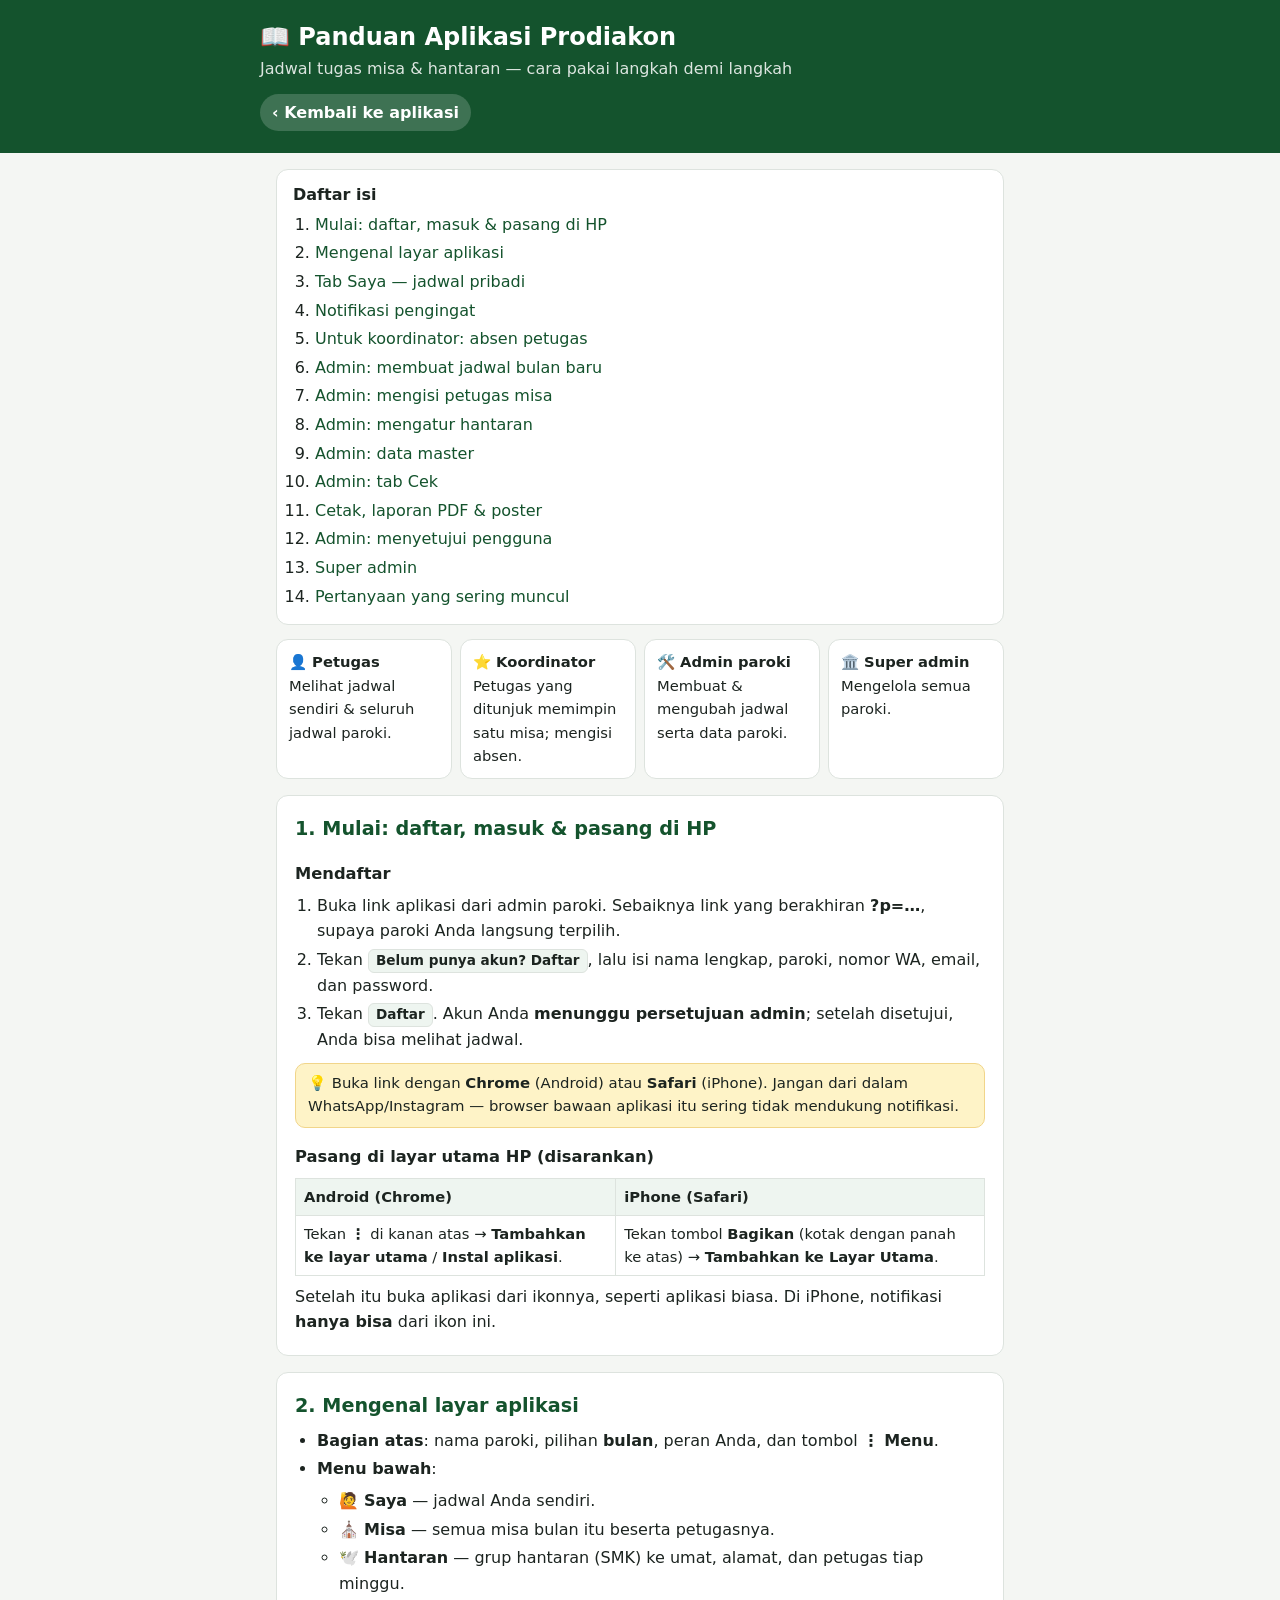
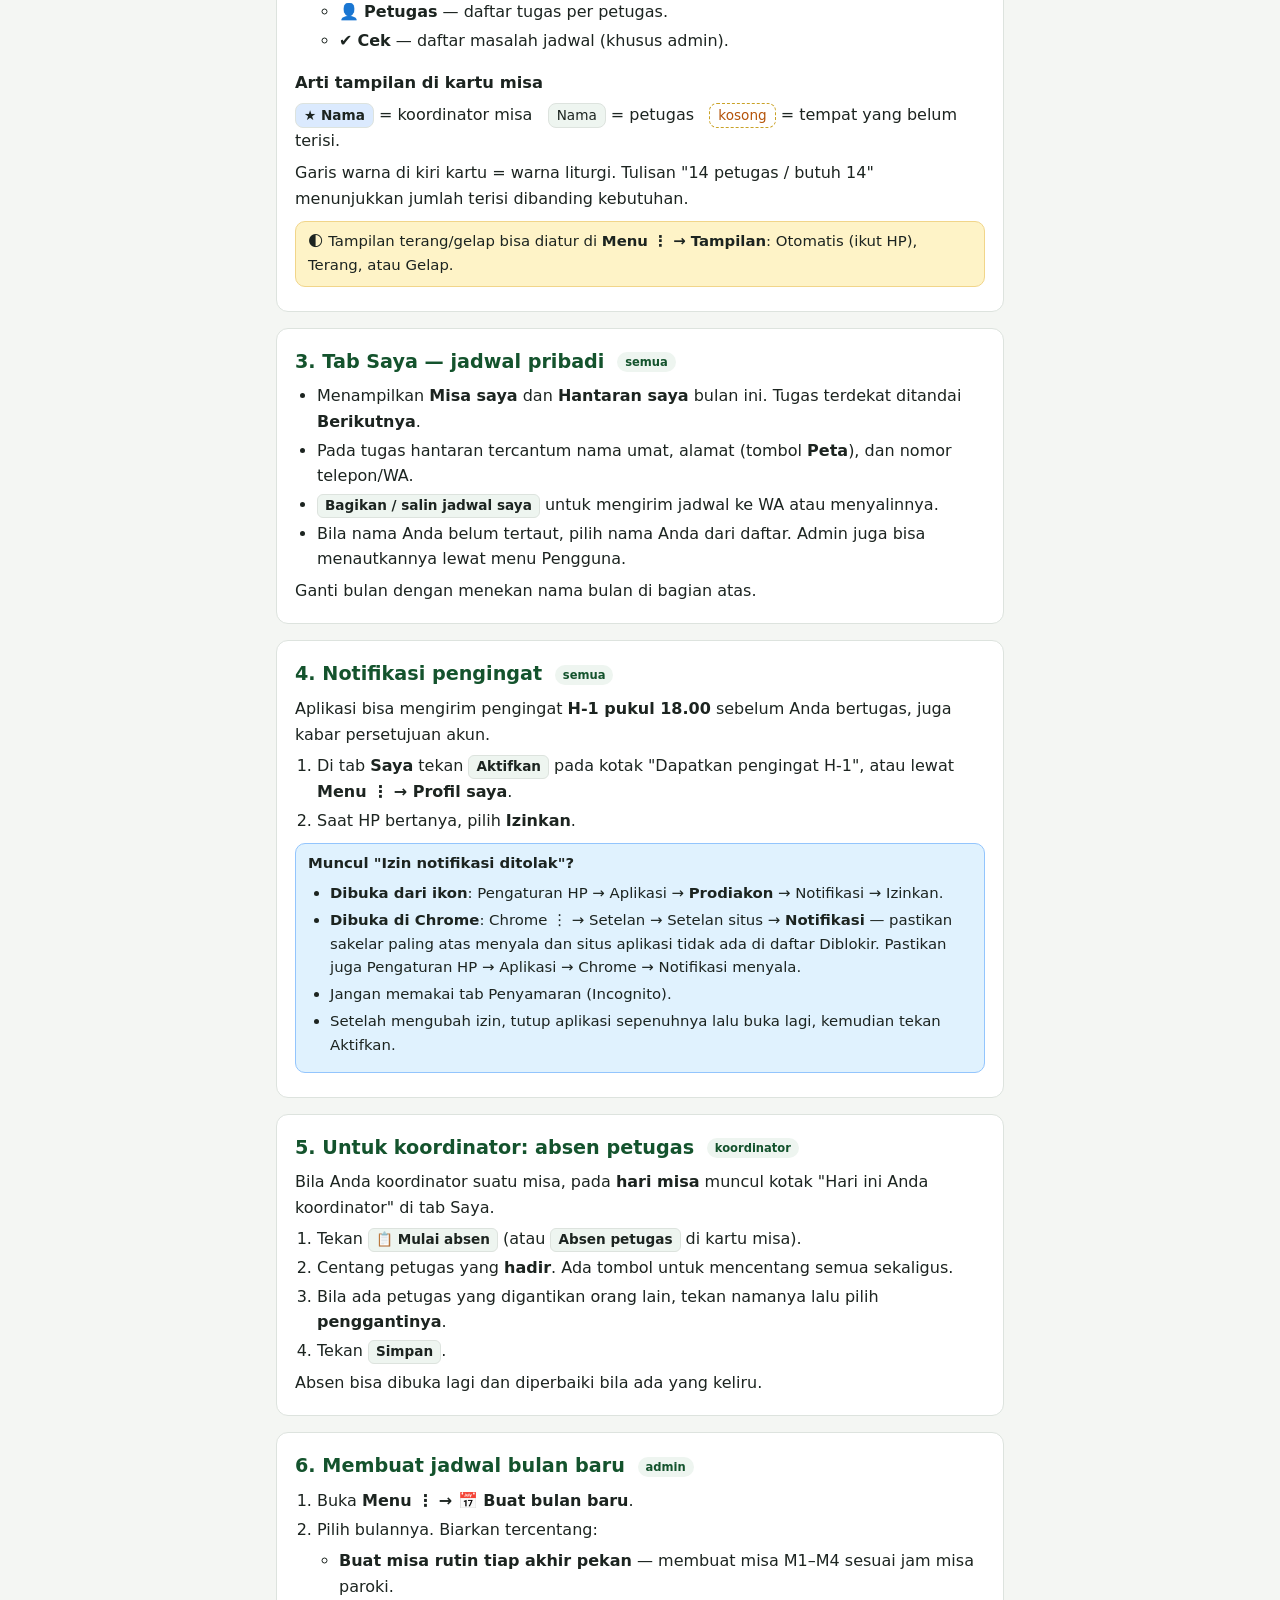
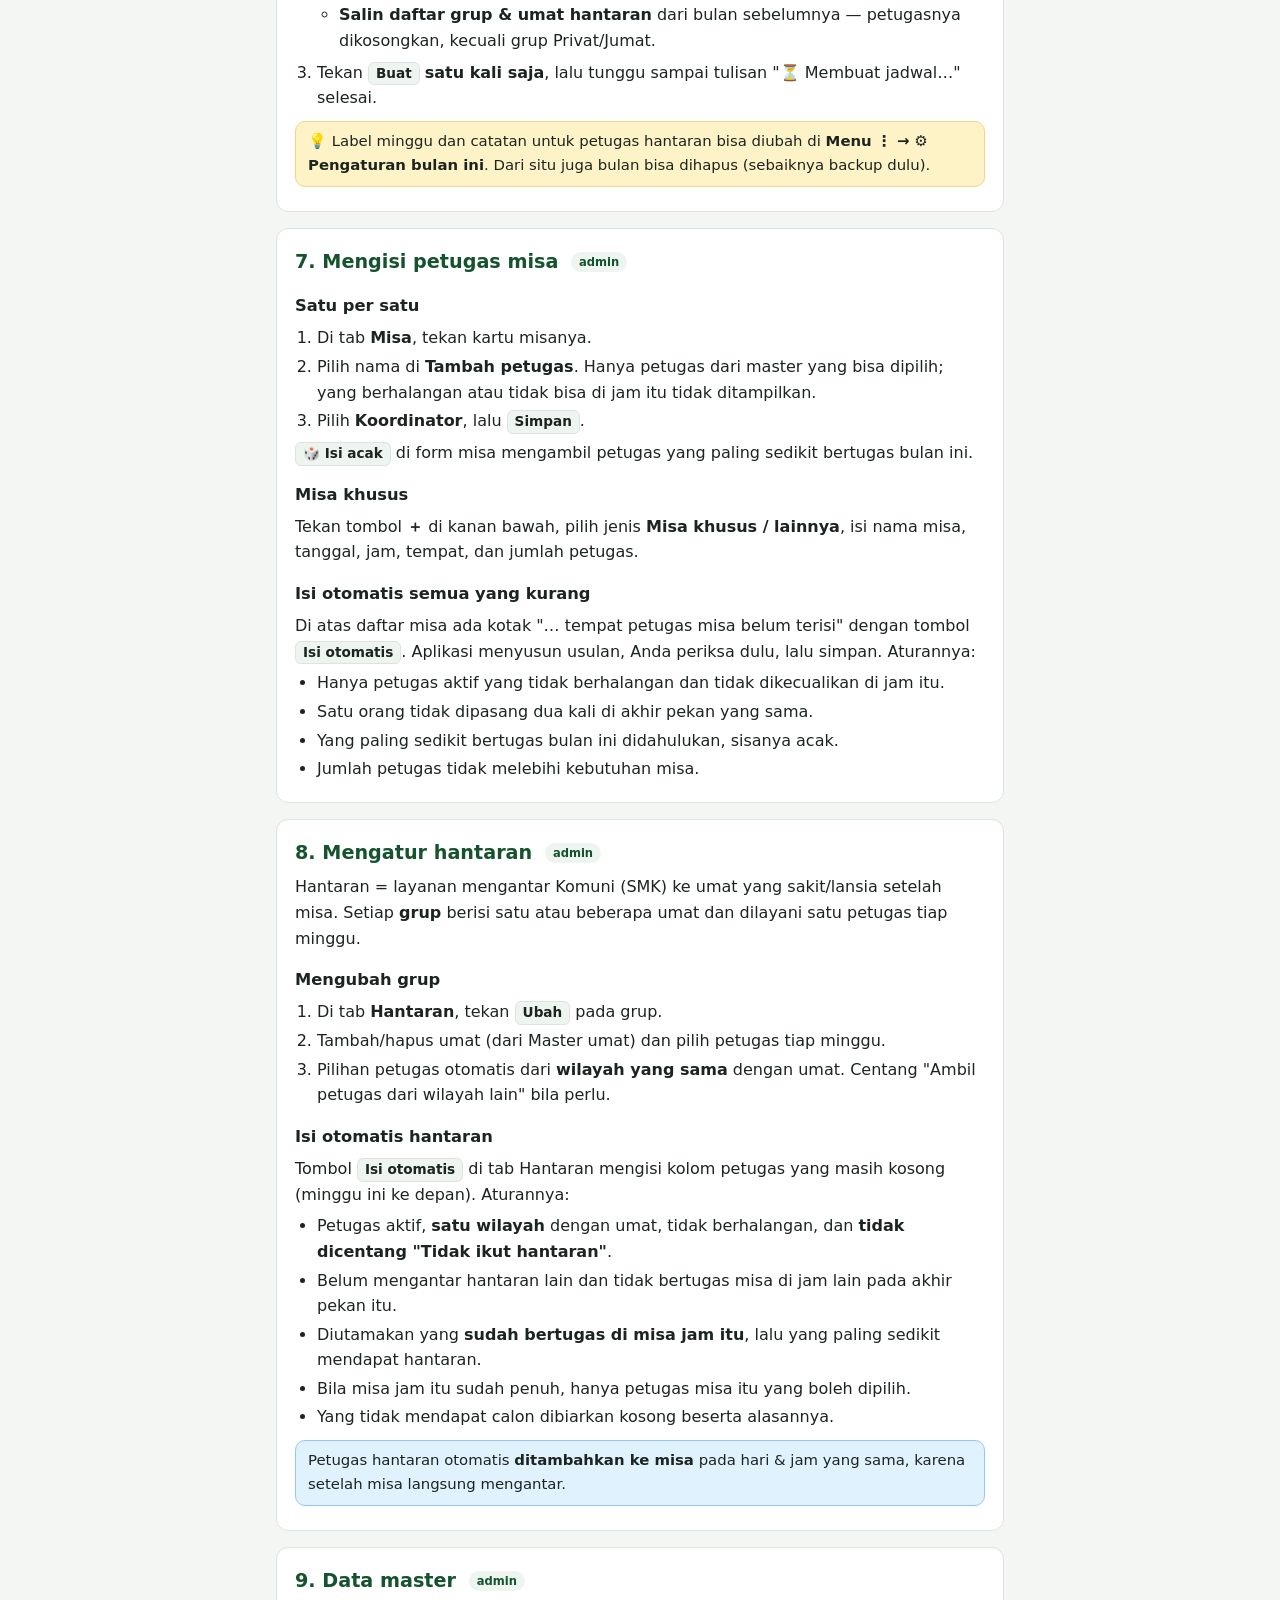
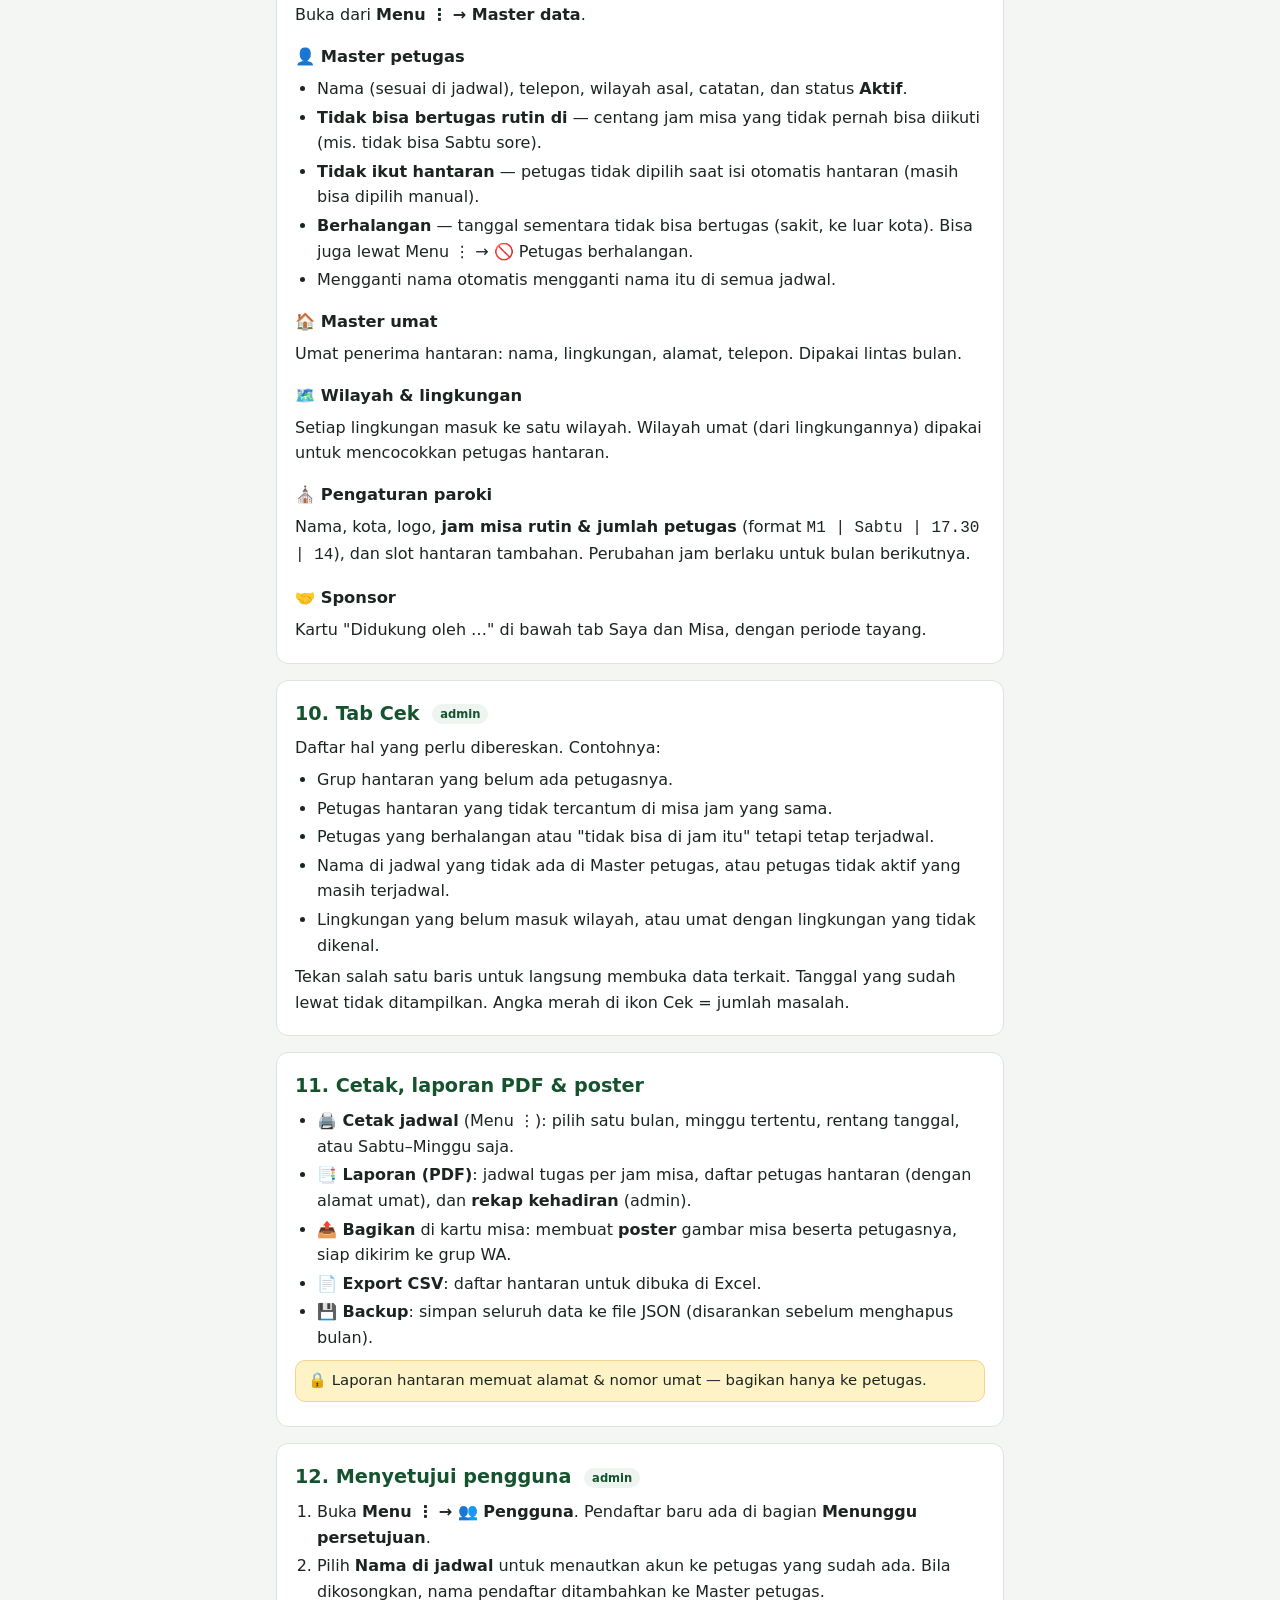
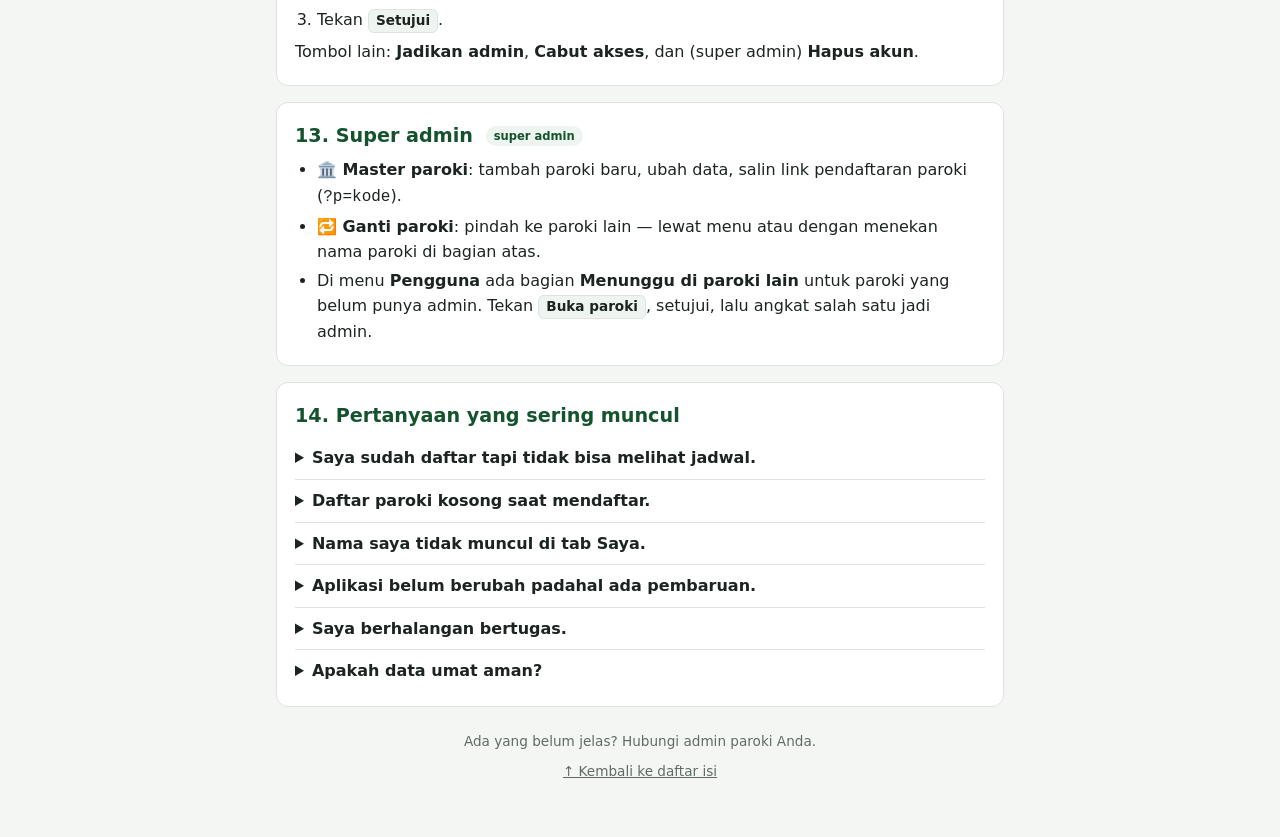
==== panduan.html @ 1d82d3f8 "Panduan aplikasi (panduan.html) + tautan di Menu & halaman login Co-Authored-By: Claude Opus 5.5 <no" ====
<!doctype html>
<html lang="id">
<head>
  <meta charset="utf-8">
  <meta name="viewport" content="width=device-width, initial-scale=1, viewport-fit=cover">
  <meta name="theme-color" content="#14532d">
  <meta name="color-scheme" content="light dark">
  <title>Panduan Aplikasi Prodiakon</title>
  <link rel="icon" href="icons/icon.svg" type="image/svg+xml">
  <style>
    :root {
      --bg: #f4f6f3; --card: #fff; --ink: #1c2420; --muted: #5f6b64; --line: #dde3de;
      --brand: #14532d; --brand-ink: #14532d; --soft: #eef5f0; --tip: #fef3c7; --tip-line: #f1d58a;
      --note: #e0f2fe; --note-line: #93c5fd; --koor: #dbeafe;
      color-scheme: light dark;
    }
    @media (prefers-color-scheme: dark) {
      :root {
        --bg: #0f1412; --card: #1a211d; --ink: #e6ece8; --muted: #9ba8a0; --line: #2f3a34;
        --brand: #166534; --brand-ink: #4ade80; --soft: #1f2a24; --tip: #352d1a; --tip-line: #8a6420;
        --note: #12324a; --note-line: #2c5d85; --koor: #1d3557;
      }
    }
    * { box-sizing: border-box; }
    html { scroll-behavior: smooth; scroll-padding-top: 12px; }
    body { margin: 0; background: var(--bg); color: var(--ink); font: 16px/1.6 system-ui, -apple-system, "Segoe UI", Roboto, sans-serif; }
    header { background: var(--brand); color: #fff; padding: calc(env(safe-area-inset-top) + 22px) 16px 22px; }
    header .in, main { max-width: 760px; margin: 0 auto; }
    header h1 { margin: 0 0 4px; font-size: 1.5rem; line-height: 1.25; }
    header p { margin: 0; opacity: .85; }
    header a.back { display: inline-block; margin-top: 12px; color: #fff; font-weight: 600; text-decoration: none; padding: 6px 12px; border-radius: 99px; background: rgba(255,255,255,.18); }
    main { padding: 16px 16px 60px; }
    nav.toc { background: var(--card); border: 1px solid var(--line); border-radius: 12px; padding: 12px 16px; }
    nav.toc b { display: block; margin-bottom: 4px; }
    nav.toc ol { margin: 0; padding-left: 22px; }
    nav.toc a { color: var(--brand-ink); text-decoration: none; }
    nav.toc a:hover { text-decoration: underline; }
    .roles { display: grid; grid-template-columns: repeat(auto-fit, minmax(160px, 1fr)); gap: 8px; margin: 14px 0 0; }
    .role { background: var(--card); border: 1px solid var(--line); border-radius: 12px; padding: 10px 12px; font-size: .92rem; }
    .role b { display: block; }
    section { background: var(--card); border: 1px solid var(--line); border-radius: 12px; padding: 4px 18px 14px; margin-top: 16px; }
    h2 { font-size: 1.2rem; margin: 14px 0 6px; color: var(--brand-ink); }
    h3 { font-size: 1.02rem; margin: 16px 0 4px; }
    p { margin: 6px 0; }
    ol, ul { padding-left: 22px; margin: 6px 0; }
    li { margin: 3px 0; }
    .who { display: inline-block; font-size: .72rem; font-weight: 700; padding: 1px 8px; border-radius: 99px; background: var(--soft); color: var(--brand-ink); vertical-align: middle; margin-left: 6px; }
    .btn { display: inline-block; font-size: .85em; font-weight: 700; padding: 0 7px; border-radius: 6px; border: 1px solid var(--line); background: var(--soft); white-space: nowrap; }
    .tip, .note { border-radius: 10px; padding: 8px 12px; margin: 10px 0; font-size: .93rem; }
    .tip { background: var(--tip); border: 1px solid var(--tip-line); }
    .note { background: var(--note); border: 1px solid var(--note-line); }
    .chipdemo { display: inline-block; font-size: .85rem; padding: 1px 8px; border-radius: 8px; background: var(--soft); border: 1px solid var(--line); }
    .chipdemo.k { background: var(--koor); font-weight: 700; }
    .chipdemo.e { background: transparent; border: 1px dashed #c9a227; color: #b45309; }
    table { border-collapse: collapse; width: 100%; font-size: .92rem; margin: 8px 0; }
    th, td { border: 1px solid var(--line); padding: 6px 8px; text-align: left; vertical-align: top; }
    th { background: var(--soft); }
    details { border-top: 1px solid var(--line); padding: 8px 0; }
    details:first-of-type { border-top: 0; }
    summary { cursor: pointer; font-weight: 600; }
    footer { text-align: center; color: var(--muted); font-size: .85rem; margin-top: 24px; }
    a.top { display: inline-block; margin-top: 8px; font-size: .85rem; color: var(--muted); }
  </style>
</head>
<body>
  <header>
    <div class="in">
      <h1>📖 Panduan Aplikasi Prodiakon</h1>
      <p>Jadwal tugas misa &amp; hantaran — cara pakai langkah demi langkah</p>
      <a class="back" href="./">‹ Kembali ke aplikasi</a>
    </div>
  </header>

  <main>
    <nav class="toc" id="isi">
      <b>Daftar isi</b>
      <ol>
        <li><a href="#mulai">Mulai: daftar, masuk &amp; pasang di HP</a></li>
        <li><a href="#layar">Mengenal layar aplikasi</a></li>
        <li><a href="#saya">Tab Saya — jadwal pribadi</a></li>
        <li><a href="#notif">Notifikasi pengingat</a></li>
        <li><a href="#koor">Untuk koordinator: absen petugas</a></li>
        <li><a href="#bulan">Admin: membuat jadwal bulan baru</a></li>
        <li><a href="#misa">Admin: mengisi petugas misa</a></li>
        <li><a href="#hantaran">Admin: mengatur hantaran</a></li>
        <li><a href="#master">Admin: data master</a></li>
        <li><a href="#cek">Admin: tab Cek</a></li>
        <li><a href="#cetak">Cetak, laporan PDF &amp; poster</a></li>
        <li><a href="#pengguna">Admin: menyetujui pengguna</a></li>
        <li><a href="#super">Super admin</a></li>
        <li><a href="#faq">Pertanyaan yang sering muncul</a></li>
      </ol>
    </nav>

    <div class="roles">
      <div class="role"><b>👤 Petugas</b>Melihat jadwal sendiri &amp; seluruh jadwal paroki.</div>
      <div class="role"><b>⭐ Koordinator</b>Petugas yang ditunjuk memimpin satu misa; mengisi absen.</div>
      <div class="role"><b>🛠️ Admin paroki</b>Membuat &amp; mengubah jadwal serta data paroki.</div>
      <div class="role"><b>🏛️ Super admin</b>Mengelola semua paroki.</div>
    </div>

    <section id="mulai">
      <h2>1. Mulai: daftar, masuk &amp; pasang di HP</h2>
      <h3>Mendaftar</h3>
      <ol>
        <li>Buka link aplikasi dari admin paroki. Sebaiknya link yang berakhiran <b>?p=…</b>, supaya paroki Anda langsung terpilih.</li>
        <li>Tekan <span class="btn">Belum punya akun? Daftar</span>, lalu isi nama lengkap, paroki, nomor WA, email, dan password.</li>
        <li>Tekan <span class="btn">Daftar</span>. Akun Anda <b>menunggu persetujuan admin</b>; setelah disetujui, Anda bisa melihat jadwal.</li>
      </ol>
      <div class="tip">💡 Buka link dengan <b>Chrome</b> (Android) atau <b>Safari</b> (iPhone). Jangan dari dalam WhatsApp/Instagram — browser bawaan aplikasi itu sering tidak mendukung notifikasi.</div>

      <h3>Pasang di layar utama HP (disarankan)</h3>
      <table>
        <tr><th>Android (Chrome)</th><th>iPhone (Safari)</th></tr>
        <tr>
          <td>Tekan <b>⋮</b> di kanan atas → <b>Tambahkan ke layar utama</b> / <b>Instal aplikasi</b>.</td>
          <td>Tekan tombol <b>Bagikan</b> (kotak dengan panah ke atas) → <b>Tambahkan ke Layar Utama</b>.</td>
        </tr>
      </table>
      <p>Setelah itu buka aplikasi dari ikonnya, seperti aplikasi biasa. Di iPhone, notifikasi <b>hanya bisa</b> dari ikon ini.</p>
    </section>

    <section id="layar">
      <h2>2. Mengenal layar aplikasi</h2>
      <ul>
        <li><b>Bagian atas</b>: nama paroki, pilihan <b>bulan</b>, peran Anda, dan tombol <b>⋮ Menu</b>.</li>
        <li><b>Menu bawah</b>:
          <ul>
            <li>🙋 <b>Saya</b> — jadwal Anda sendiri.</li>
            <li>⛪ <b>Misa</b> — semua misa bulan itu beserta petugasnya.</li>
            <li>🕊️ <b>Hantaran</b> — grup hantaran (SMK) ke umat, alamat, dan petugas tiap minggu.</li>
            <li>👤 <b>Petugas</b> — daftar tugas per petugas.</li>
            <li>✔️ <b>Cek</b> — daftar masalah jadwal (khusus admin).</li>
          </ul>
        </li>
      </ul>
      <h3>Arti tampilan di kartu misa</h3>
      <p><span class="chipdemo k">★ Nama</span> = koordinator misa &nbsp; <span class="chipdemo">Nama</span> = petugas &nbsp; <span class="chipdemo e">kosong</span> = tempat yang belum terisi.</p>
      <p>Garis warna di kiri kartu = warna liturgi. Tulisan "14 petugas / butuh 14" menunjukkan jumlah terisi dibanding kebutuhan.</p>
      <div class="tip">🌓 Tampilan terang/gelap bisa diatur di <b>Menu ⋮ → Tampilan</b>: Otomatis (ikut HP), Terang, atau Gelap.</div>
    </section>

    <section id="saya">
      <h2>3. Tab Saya — jadwal pribadi <span class="who">semua</span></h2>
      <ul>
        <li>Menampilkan <b>Misa saya</b> dan <b>Hantaran saya</b> bulan ini. Tugas terdekat ditandai <b>Berikutnya</b>.</li>
        <li>Pada tugas hantaran tercantum nama umat, alamat (tombol <b>Peta</b>), dan nomor telepon/WA.</li>
        <li><span class="btn">Bagikan / salin jadwal saya</span> untuk mengirim jadwal ke WA atau menyalinnya.</li>
        <li>Bila nama Anda belum tertaut, pilih nama Anda dari daftar. Admin juga bisa menautkannya lewat menu Pengguna.</li>
      </ul>
      <p>Ganti bulan dengan menekan nama bulan di bagian atas.</p>
    </section>

    <section id="notif">
      <h2>4. Notifikasi pengingat <span class="who">semua</span></h2>
      <p>Aplikasi bisa mengirim pengingat <b>H-1 pukul 18.00</b> sebelum Anda bertugas, juga kabar persetujuan akun.</p>
      <ol>
        <li>Di tab <b>Saya</b> tekan <span class="btn">Aktifkan</span> pada kotak "Dapatkan pengingat H-1", atau lewat <b>Menu ⋮ → Profil saya</b>.</li>
        <li>Saat HP bertanya, pilih <b>Izinkan</b>.</li>
      </ol>
      <div class="note"><b>Muncul "Izin notifikasi ditolak"?</b>
        <ul>
          <li><b>Dibuka dari ikon</b>: Pengaturan HP → Aplikasi → <b>Prodiakon</b> → Notifikasi → Izinkan.</li>
          <li><b>Dibuka di Chrome</b>: Chrome ⋮ → Setelan → Setelan situs → <b>Notifikasi</b> — pastikan sakelar paling atas menyala dan situs aplikasi tidak ada di daftar Diblokir. Pastikan juga Pengaturan HP → Aplikasi → Chrome → Notifikasi menyala.</li>
          <li>Jangan memakai tab Penyamaran (Incognito).</li>
          <li>Setelah mengubah izin, tutup aplikasi sepenuhnya lalu buka lagi, kemudian tekan Aktifkan.</li>
        </ul>
      </div>
    </section>

    <section id="koor">
      <h2>5. Untuk koordinator: absen petugas <span class="who">koordinator</span></h2>
      <p>Bila Anda koordinator suatu misa, pada <b>hari misa</b> muncul kotak "Hari ini Anda koordinator" di tab Saya.</p>
      <ol>
        <li>Tekan <span class="btn">📋 Mulai absen</span> (atau <span class="btn">Absen petugas</span> di kartu misa).</li>
        <li>Centang petugas yang <b>hadir</b>. Ada tombol untuk mencentang semua sekaligus.</li>
        <li>Bila ada petugas yang digantikan orang lain, tekan namanya lalu pilih <b>penggantinya</b>.</li>
        <li>Tekan <span class="btn">Simpan</span>.</li>
      </ol>
      <p>Absen bisa dibuka lagi dan diperbaiki bila ada yang keliru.</p>
    </section>

    <section id="bulan">
      <h2>6. Membuat jadwal bulan baru <span class="who">admin</span></h2>
      <ol>
        <li>Buka <b>Menu ⋮ → 📅 Buat bulan baru</b>.</li>
        <li>Pilih bulannya. Biarkan tercentang:
          <ul>
            <li><b>Buat misa rutin tiap akhir pekan</b> — membuat misa M1–M4 sesuai jam misa paroki.</li>
            <li><b>Salin daftar grup &amp; umat hantaran</b> dari bulan sebelumnya — petugasnya dikosongkan, kecuali grup Privat/Jumat.</li>
          </ul>
        </li>
        <li>Tekan <span class="btn">Buat</span> <b>satu kali saja</b>, lalu tunggu sampai tulisan "⏳ Membuat jadwal…" selesai.</li>
      </ol>
      <div class="tip">💡 Label minggu dan catatan untuk petugas hantaran bisa diubah di <b>Menu ⋮ → ⚙️ Pengaturan bulan ini</b>. Dari situ juga bulan bisa dihapus (sebaiknya backup dulu).</div>
    </section>

    <section id="misa">
      <h2>7. Mengisi petugas misa <span class="who">admin</span></h2>
      <h3>Satu per satu</h3>
      <ol>
        <li>Di tab <b>Misa</b>, tekan kartu misanya.</li>
        <li>Pilih nama di <b>Tambah petugas</b>. Hanya petugas dari master yang bisa dipilih; yang berhalangan atau tidak bisa di jam itu tidak ditampilkan.</li>
        <li>Pilih <b>Koordinator</b>, lalu <span class="btn">Simpan</span>.</li>
      </ol>
      <p><span class="btn">🎲 Isi acak</span> di form misa mengambil petugas yang paling sedikit bertugas bulan ini.</p>
      <h3>Misa khusus</h3>
      <p>Tekan tombol <b>＋</b> di kanan bawah, pilih jenis <b>Misa khusus / lainnya</b>, isi nama misa, tanggal, jam, tempat, dan jumlah petugas.</p>
      <h3>Isi otomatis semua yang kurang</h3>
      <p>Di atas daftar misa ada kotak "… tempat petugas misa belum terisi" dengan tombol <span class="btn">Isi otomatis</span>. Aplikasi menyusun usulan, Anda periksa dulu, lalu simpan. Aturannya:</p>
      <ul>
        <li>Hanya petugas aktif yang tidak berhalangan dan tidak dikecualikan di jam itu.</li>
        <li>Satu orang tidak dipasang dua kali di akhir pekan yang sama.</li>
        <li>Yang paling sedikit bertugas bulan ini didahulukan, sisanya acak.</li>
        <li>Jumlah petugas tidak melebihi kebutuhan misa.</li>
      </ul>
    </section>

    <section id="hantaran">
      <h2>8. Mengatur hantaran <span class="who">admin</span></h2>
      <p>Hantaran = layanan mengantar Komuni (SMK) ke umat yang sakit/lansia setelah misa. Setiap <b>grup</b> berisi satu atau beberapa umat dan dilayani satu petugas tiap minggu.</p>
      <h3>Mengubah grup</h3>
      <ol>
        <li>Di tab <b>Hantaran</b>, tekan <span class="btn">Ubah</span> pada grup.</li>
        <li>Tambah/hapus umat (dari Master umat) dan pilih petugas tiap minggu.</li>
        <li>Pilihan petugas otomatis dari <b>wilayah yang sama</b> dengan umat. Centang "Ambil petugas dari wilayah lain" bila perlu.</li>
      </ol>
      <h3>Isi otomatis hantaran</h3>
      <p>Tombol <span class="btn">Isi otomatis</span> di tab Hantaran mengisi kolom petugas yang masih kosong (minggu ini ke depan). Aturannya:</p>
      <ul>
        <li>Petugas aktif, <b>satu wilayah</b> dengan umat, tidak berhalangan, dan <b>tidak dicentang "Tidak ikut hantaran"</b>.</li>
        <li>Belum mengantar hantaran lain dan tidak bertugas misa di jam lain pada akhir pekan itu.</li>
        <li>Diutamakan yang <b>sudah bertugas di misa jam itu</b>, lalu yang paling sedikit mendapat hantaran.</li>
        <li>Bila misa jam itu sudah penuh, hanya petugas misa itu yang boleh dipilih.</li>
        <li>Yang tidak mendapat calon dibiarkan kosong beserta alasannya.</li>
      </ul>
      <div class="note">Petugas hantaran otomatis <b>ditambahkan ke misa</b> pada hari &amp; jam yang sama, karena setelah misa langsung mengantar.</div>
    </section>

    <section id="master">
      <h2>9. Data master <span class="who">admin</span></h2>
      <p>Buka dari <b>Menu ⋮ → Master data</b>.</p>
      <h3>👤 Master petugas</h3>
      <ul>
        <li>Nama (sesuai di jadwal), telepon, wilayah asal, catatan, dan status <b>Aktif</b>.</li>
        <li><b>Tidak bisa bertugas rutin di</b> — centang jam misa yang tidak pernah bisa diikuti (mis. tidak bisa Sabtu sore).</li>
        <li><b>Tidak ikut hantaran</b> — petugas tidak dipilih saat isi otomatis hantaran (masih bisa dipilih manual).</li>
        <li><b>Berhalangan</b> — tanggal sementara tidak bisa bertugas (sakit, ke luar kota). Bisa juga lewat Menu ⋮ → 🚫 Petugas berhalangan.</li>
        <li>Mengganti nama otomatis mengganti nama itu di semua jadwal.</li>
      </ul>
      <h3>🏠 Master umat</h3>
      <p>Umat penerima hantaran: nama, lingkungan, alamat, telepon. Dipakai lintas bulan.</p>
      <h3>🗺️ Wilayah &amp; lingkungan</h3>
      <p>Setiap lingkungan masuk ke satu wilayah. Wilayah umat (dari lingkungannya) dipakai untuk mencocokkan petugas hantaran.</p>
      <h3>⛪ Pengaturan paroki</h3>
      <p>Nama, kota, logo, <b>jam misa rutin &amp; jumlah petugas</b> (format <code>M1 | Sabtu | 17.30 | 14</code>), dan slot hantaran tambahan. Perubahan jam berlaku untuk bulan berikutnya.</p>
      <h3>🤝 Sponsor</h3>
      <p>Kartu "Didukung oleh …" di bawah tab Saya dan Misa, dengan periode tayang.</p>
    </section>

    <section id="cek">
      <h2>10. Tab Cek <span class="who">admin</span></h2>
      <p>Daftar hal yang perlu dibereskan. Contohnya:</p>
      <ul>
        <li>Grup hantaran yang belum ada petugasnya.</li>
        <li>Petugas hantaran yang tidak tercantum di misa jam yang sama.</li>
        <li>Petugas yang berhalangan atau "tidak bisa di jam itu" tetapi tetap terjadwal.</li>
        <li>Nama di jadwal yang tidak ada di Master petugas, atau petugas tidak aktif yang masih terjadwal.</li>
        <li>Lingkungan yang belum masuk wilayah, atau umat dengan lingkungan yang tidak dikenal.</li>
      </ul>
      <p>Tekan salah satu baris untuk langsung membuka data terkait. Tanggal yang sudah lewat tidak ditampilkan. Angka merah di ikon Cek = jumlah masalah.</p>
    </section>

    <section id="cetak">
      <h2>11. Cetak, laporan PDF &amp; poster</h2>
      <ul>
        <li><b>🖨️ Cetak jadwal</b> (Menu ⋮): pilih satu bulan, minggu tertentu, rentang tanggal, atau Sabtu–Minggu saja.</li>
        <li><b>📑 Laporan (PDF)</b>: jadwal tugas per jam misa, daftar petugas hantaran (dengan alamat umat), dan <b>rekap kehadiran</b> (admin).</li>
        <li><b>📤 Bagikan</b> di kartu misa: membuat <b>poster</b> gambar misa beserta petugasnya, siap dikirim ke grup WA.</li>
        <li><b>📄 Export CSV</b>: daftar hantaran untuk dibuka di Excel.</li>
        <li><b>💾 Backup</b>: simpan seluruh data ke file JSON (disarankan sebelum menghapus bulan).</li>
      </ul>
      <div class="tip">🔒 Laporan hantaran memuat alamat &amp; nomor umat — bagikan hanya ke petugas.</div>
    </section>

    <section id="pengguna">
      <h2>12. Menyetujui pengguna <span class="who">admin</span></h2>
      <ol>
        <li>Buka <b>Menu ⋮ → 👥 Pengguna</b>. Pendaftar baru ada di bagian <b>Menunggu persetujuan</b>.</li>
        <li>Pilih <b>Nama di jadwal</b> untuk menautkan akun ke petugas yang sudah ada. Bila dikosongkan, nama pendaftar ditambahkan ke Master petugas.</li>
        <li>Tekan <span class="btn">Setujui</span>.</li>
      </ol>
      <p>Tombol lain: <b>Jadikan admin</b>, <b>Cabut akses</b>, dan (super admin) <b>Hapus akun</b>.</p>
    </section>

    <section id="super">
      <h2>13. Super admin <span class="who">super admin</span></h2>
      <ul>
        <li><b>🏛️ Master paroki</b>: tambah paroki baru, ubah data, salin link pendaftaran paroki (<code>?p=kode</code>).</li>
        <li><b>🔁 Ganti paroki</b>: pindah ke paroki lain — lewat menu atau dengan menekan nama paroki di bagian atas.</li>
        <li>Di menu <b>Pengguna</b> ada bagian <b>Menunggu di paroki lain</b> untuk paroki yang belum punya admin. Tekan <span class="btn">Buka paroki</span>, setujui, lalu angkat salah satu jadi admin.</li>
      </ul>
    </section>

    <section id="faq">
      <h2>14. Pertanyaan yang sering muncul</h2>
      <details><summary>Saya sudah daftar tapi tidak bisa melihat jadwal.</summary>
        <p>Akun menunggu persetujuan admin paroki. Hubungi admin, lalu tekan <b>Cek lagi</b> setelah disetujui.</p></details>
      <details><summary>Daftar paroki kosong saat mendaftar.</summary>
        <p>Biasanya karena sinyal. Tekan Daftar sekali lagi, atau minta link paroki yang berakhiran <code>?p=…</code> dari admin.</p></details>
      <details><summary>Nama saya tidak muncul di tab Saya.</summary>
        <p>Pilih nama Anda dari daftar di tab Saya, atau minta admin menautkan akun Anda di menu Pengguna.</p></details>
      <details><summary>Aplikasi belum berubah padahal ada pembaruan.</summary>
        <p>Tutup aplikasi sepenuhnya (geser dari daftar aplikasi yang terbuka), lalu buka lagi. Ulangi sekali bila perlu.</p></details>
      <details><summary>Saya berhalangan bertugas.</summary>
        <p>Beri tahu admin agar dicatat sebagai <b>berhalangan</b>. Aplikasi tidak akan memasang Anda pada tanggal itu, dan tab Cek akan menandai jadwal yang perlu diganti.</p></details>
      <details><summary>Apakah data umat aman?</summary>
        <p>Hanya pengguna yang sudah disetujui admin paroki yang bisa melihat data paroki itu. Paroki lain tidak bisa melihatnya.</p></details>
    </section>

    <footer>
      Ada yang belum jelas? Hubungi admin paroki Anda.<br>
      <a class="top" href="#isi">↑ Kembali ke daftar isi</a>
    </footer>
  </main>
</body>
</html>
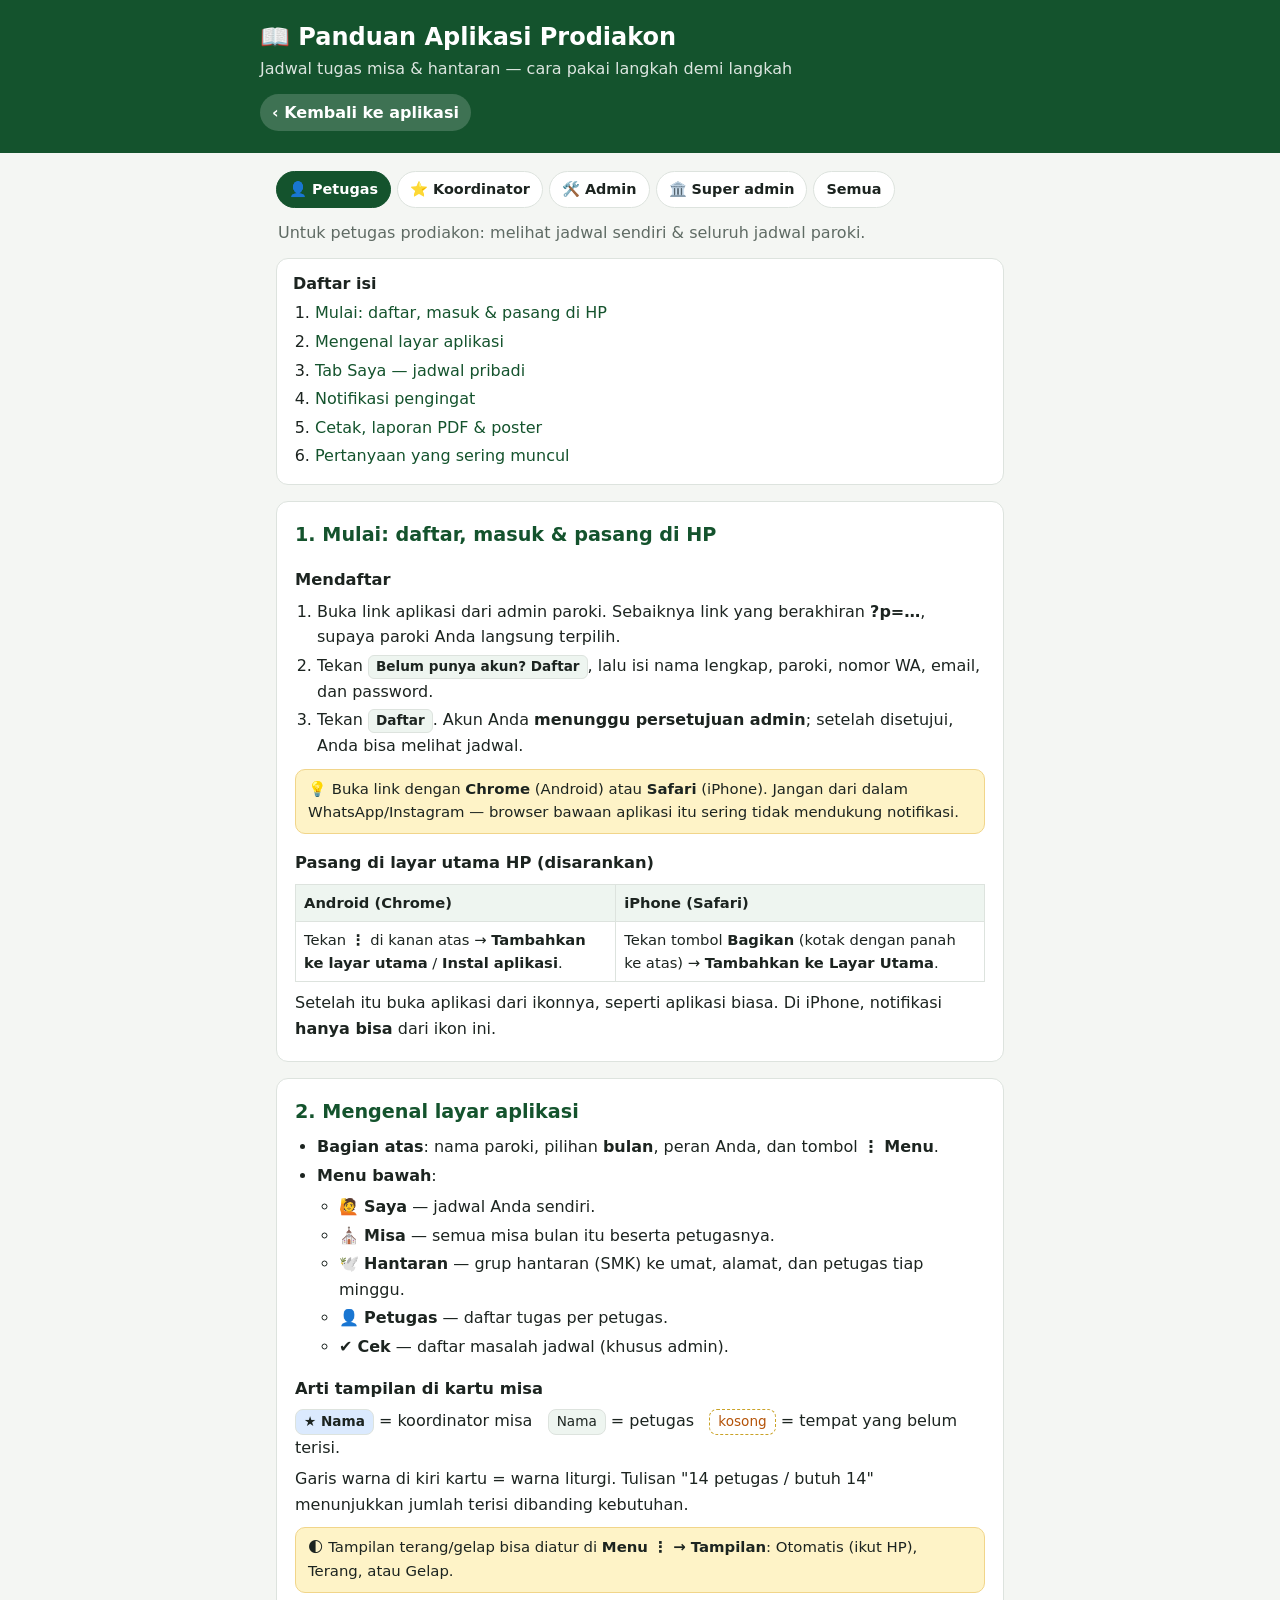
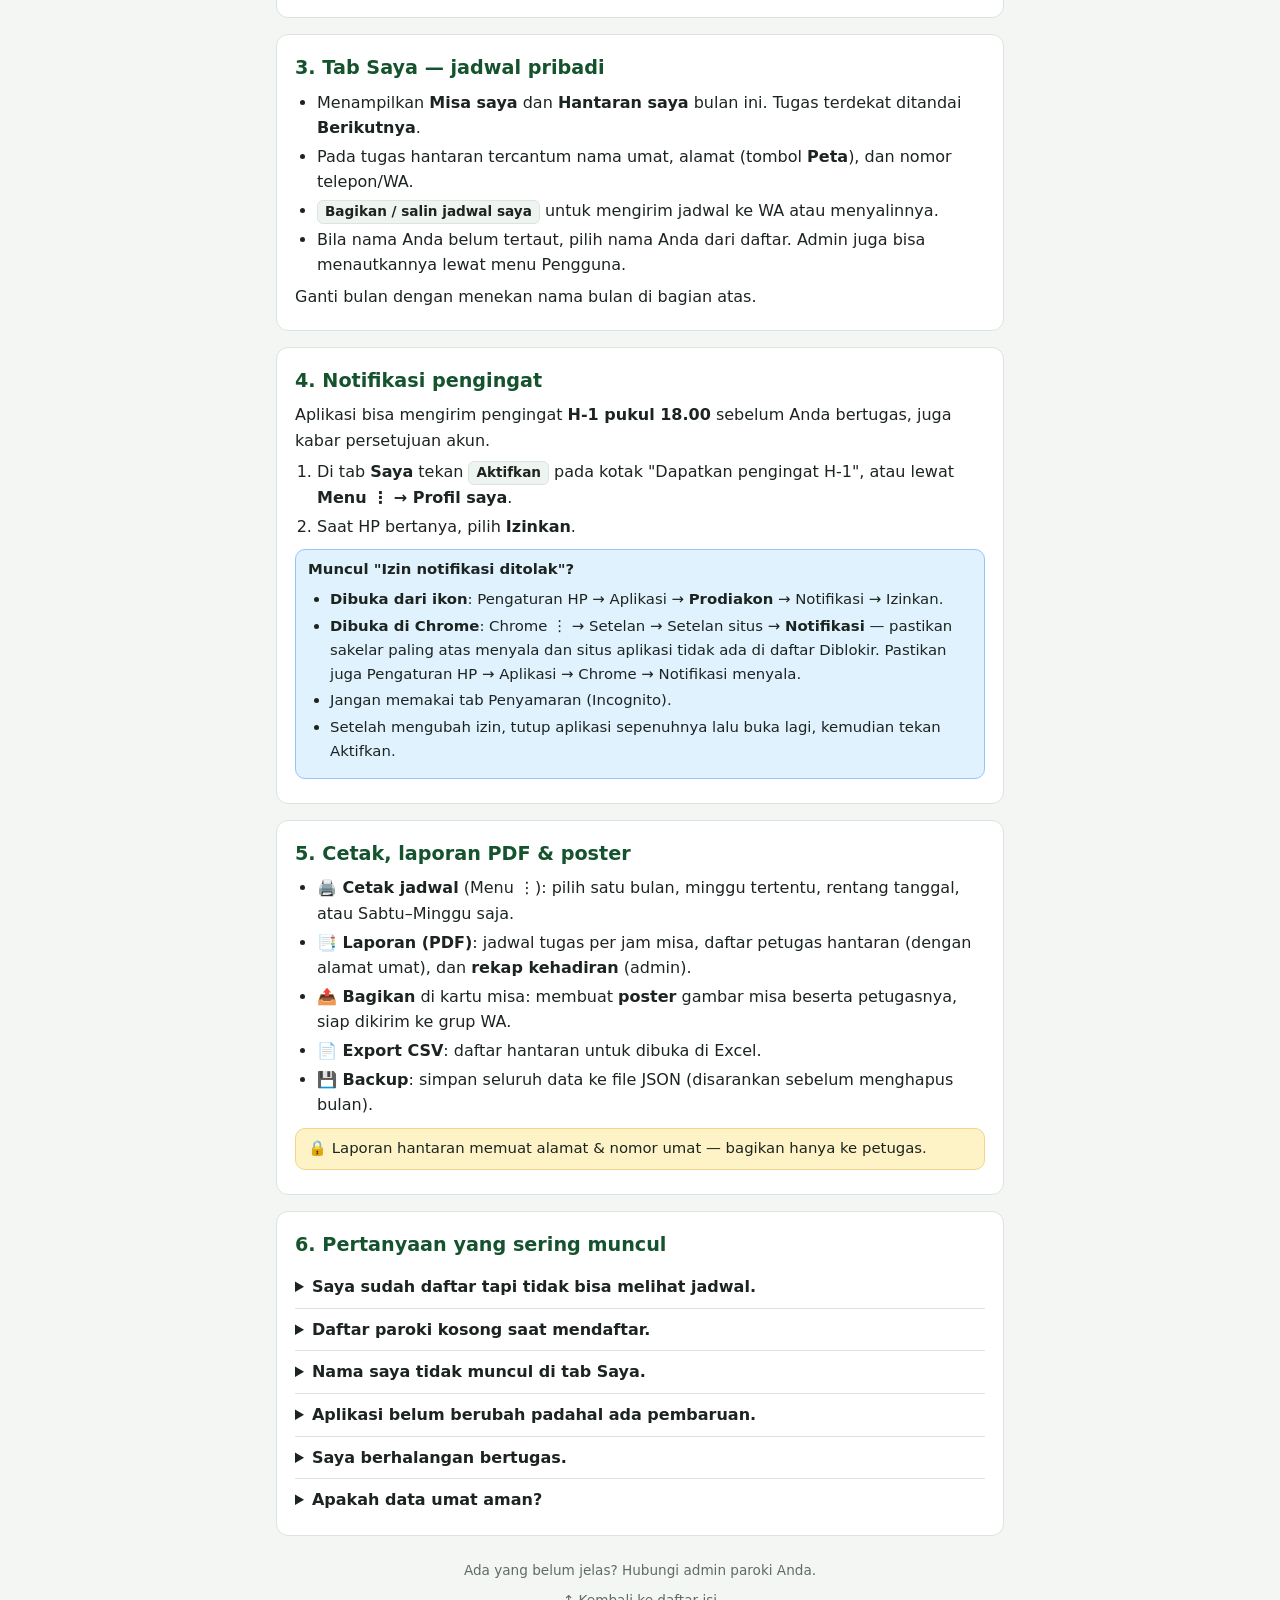
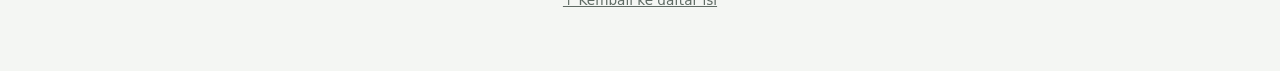
==== commit 2ce4c99d: "Panduan dipisah per peran; Menu → Panduan memilih petugas/koordinator/admin/super admin Co-Authored-" ====
--- a/panduan.html
+++ b/panduan.html
@@ -58,6 +58,13 @@
     details { border-top: 1px solid var(--line); padding: 8px 0; }
     details:first-of-type { border-top: 0; }
     summary { cursor: pointer; font-weight: 600; }
+    .tabs { display: flex; gap: 6px; overflow-x: auto; padding: 2px 0 10px; scrollbar-width: none; }
+    .tabs::-webkit-scrollbar { display: none; }
+    .tabs a { flex: none; text-decoration: none; color: var(--ink); background: var(--card); border: 1px solid var(--line); border-radius: 99px; padding: 6px 12px; font-size: .9rem; font-weight: 600; }
+    .tabs a.on { background: var(--brand); border-color: var(--brand); color: #fff; }
+    .intro { margin: 2px 2px 12px; color: var(--muted); }
+    main { counter-reset: bab; }
+    section:not([hidden]) h2::before { counter-increment: bab; content: counter(bab) ". "; }
     footer { text-align: center; color: var(--muted); font-size: .85rem; margin-top: 24px; }
     a.top { display: inline-block; margin-top: 8px; font-size: .85rem; color: var(--muted); }
   </style>
@@ -72,35 +79,18 @@
   </header>
 
   <main>
-    <nav class="toc" id="isi">
-      <b>Daftar isi</b>
-      <ol>
-        <li><a href="#mulai">Mulai: daftar, masuk &amp; pasang di HP</a></li>
-        <li><a href="#layar">Mengenal layar aplikasi</a></li>
-        <li><a href="#saya">Tab Saya — jadwal pribadi</a></li>
-        <li><a href="#notif">Notifikasi pengingat</a></li>
-        <li><a href="#koor">Untuk koordinator: absen petugas</a></li>
-        <li><a href="#bulan">Admin: membuat jadwal bulan baru</a></li>
-        <li><a href="#misa">Admin: mengisi petugas misa</a></li>
-        <li><a href="#hantaran">Admin: mengatur hantaran</a></li>
-        <li><a href="#master">Admin: data master</a></li>
-        <li><a href="#cek">Admin: tab Cek</a></li>
-        <li><a href="#cetak">Cetak, laporan PDF &amp; poster</a></li>
-        <li><a href="#pengguna">Admin: menyetujui pengguna</a></li>
-        <li><a href="#super">Super admin</a></li>
-        <li><a href="#faq">Pertanyaan yang sering muncul</a></li>
-      </ol>
-    </nav>
-
-    <div class="roles">
-      <div class="role"><b>👤 Petugas</b>Melihat jadwal sendiri &amp; seluruh jadwal paroki.</div>
-      <div class="role"><b>⭐ Koordinator</b>Petugas yang ditunjuk memimpin satu misa; mengisi absen.</div>
-      <div class="role"><b>🛠️ Admin paroki</b>Membuat &amp; mengubah jadwal serta data paroki.</div>
-      <div class="role"><b>🏛️ Super admin</b>Mengelola semua paroki.</div>
+    <div class="tabs" role="tablist" aria-label="Panduan untuk">
+      <a href="?peran=petugas" data-peran="petugas">👤 Petugas</a>
+      <a href="?peran=koordinator" data-peran="koordinator">⭐ Koordinator</a>
+      <a href="?peran=admin" data-peran="admin">🛠️ Admin</a>
+      <a href="?peran=super" data-peran="super">🏛️ Super admin</a>
+      <a href="?peran=semua" data-peran="semua">Semua</a>
     </div>
-
-    <section id="mulai">
-      <h2>1. Mulai: daftar, masuk &amp; pasang di HP</h2>
+    <p class="intro" id="intro"></p>
+    <nav class="toc" id="isi"><b>Daftar isi</b><ol id="tocList"></ol></nav>
+
+    <section id="mulai" data-peran="petugas">
+      <h2>Mulai: daftar, masuk &amp; pasang di HP</h2>
       <h3>Mendaftar</h3>
       <ol>
         <li>Buka link aplikasi dari admin paroki. Sebaiknya link yang berakhiran <b>?p=…</b>, supaya paroki Anda langsung terpilih.</li>
@@ -120,8 +110,8 @@
       <p>Setelah itu buka aplikasi dari ikonnya, seperti aplikasi biasa. Di iPhone, notifikasi <b>hanya bisa</b> dari ikon ini.</p>
     </section>
 
-    <section id="layar">
-      <h2>2. Mengenal layar aplikasi</h2>
+    <section id="layar" data-peran="petugas">
+      <h2>Mengenal layar aplikasi</h2>
       <ul>
         <li><b>Bagian atas</b>: nama paroki, pilihan <b>bulan</b>, peran Anda, dan tombol <b>⋮ Menu</b>.</li>
         <li><b>Menu bawah</b>:
@@ -140,8 +130,8 @@
       <div class="tip">🌓 Tampilan terang/gelap bisa diatur di <b>Menu ⋮ → Tampilan</b>: Otomatis (ikut HP), Terang, atau Gelap.</div>
     </section>
 
-    <section id="saya">
-      <h2>3. Tab Saya — jadwal pribadi <span class="who">semua</span></h2>
+    <section id="saya" data-peran="petugas koordinator">
+      <h2>Tab Saya — jadwal pribadi <span class="who">semua</span></h2>
       <ul>
         <li>Menampilkan <b>Misa saya</b> dan <b>Hantaran saya</b> bulan ini. Tugas terdekat ditandai <b>Berikutnya</b>.</li>
         <li>Pada tugas hantaran tercantum nama umat, alamat (tombol <b>Peta</b>), dan nomor telepon/WA.</li>
@@ -151,8 +141,8 @@
       <p>Ganti bulan dengan menekan nama bulan di bagian atas.</p>
     </section>
 
-    <section id="notif">
-      <h2>4. Notifikasi pengingat <span class="who">semua</span></h2>
+    <section id="notif" data-peran="petugas koordinator">
+      <h2>Notifikasi pengingat <span class="who">semua</span></h2>
       <p>Aplikasi bisa mengirim pengingat <b>H-1 pukul 18.00</b> sebelum Anda bertugas, juga kabar persetujuan akun.</p>
       <ol>
         <li>Di tab <b>Saya</b> tekan <span class="btn">Aktifkan</span> pada kotak "Dapatkan pengingat H-1", atau lewat <b>Menu ⋮ → Profil saya</b>.</li>
@@ -168,8 +158,8 @@
       </div>
     </section>
 
-    <section id="koor">
-      <h2>5. Untuk koordinator: absen petugas <span class="who">koordinator</span></h2>
+    <section id="koor" data-peran="koordinator">
+      <h2>Untuk koordinator: absen petugas <span class="who">koordinator</span></h2>
       <p>Bila Anda koordinator suatu misa, pada <b>hari misa</b> muncul kotak "Hari ini Anda koordinator" di tab Saya.</p>
       <ol>
         <li>Tekan <span class="btn">📋 Mulai absen</span> (atau <span class="btn">Absen petugas</span> di kartu misa).</li>
@@ -180,8 +170,8 @@
       <p>Absen bisa dibuka lagi dan diperbaiki bila ada yang keliru.</p>
     </section>
 
-    <section id="bulan">
-      <h2>6. Membuat jadwal bulan baru <span class="who">admin</span></h2>
+    <section id="bulan" data-peran="admin">
+      <h2>Membuat jadwal bulan baru <span class="who">admin</span></h2>
       <ol>
         <li>Buka <b>Menu ⋮ → 📅 Buat bulan baru</b>.</li>
         <li>Pilih bulannya. Biarkan tercentang:
@@ -195,8 +185,8 @@
       <div class="tip">💡 Label minggu dan catatan untuk petugas hantaran bisa diubah di <b>Menu ⋮ → ⚙️ Pengaturan bulan ini</b>. Dari situ juga bulan bisa dihapus (sebaiknya backup dulu).</div>
     </section>
 
-    <section id="misa">
-      <h2>7. Mengisi petugas misa <span class="who">admin</span></h2>
+    <section id="misa" data-peran="admin">
+      <h2>Mengisi petugas misa <span class="who">admin</span></h2>
       <h3>Satu per satu</h3>
       <ol>
         <li>Di tab <b>Misa</b>, tekan kartu misanya.</li>
@@ -216,8 +206,8 @@
       </ul>
     </section>
 
-    <section id="hantaran">
-      <h2>8. Mengatur hantaran <span class="who">admin</span></h2>
+    <section id="hantaran" data-peran="admin">
+      <h2>Mengatur hantaran <span class="who">admin</span></h2>
       <p>Hantaran = layanan mengantar Komuni (SMK) ke umat yang sakit/lansia setelah misa. Setiap <b>grup</b> berisi satu atau beberapa umat dan dilayani satu petugas tiap minggu.</p>
       <h3>Mengubah grup</h3>
       <ol>
@@ -237,8 +227,8 @@
       <div class="note">Petugas hantaran otomatis <b>ditambahkan ke misa</b> pada hari &amp; jam yang sama, karena setelah misa langsung mengantar.</div>
     </section>
 
-    <section id="master">
-      <h2>9. Data master <span class="who">admin</span></h2>
+    <section id="master" data-peran="admin">
+      <h2>Data master <span class="who">admin</span></h2>
       <p>Buka dari <b>Menu ⋮ → Master data</b>.</p>
       <h3>👤 Master petugas</h3>
       <ul>
@@ -258,8 +248,8 @@
       <p>Kartu "Didukung oleh …" di bawah tab Saya dan Misa, dengan periode tayang.</p>
     </section>
 
-    <section id="cek">
-      <h2>10. Tab Cek <span class="who">admin</span></h2>
+    <section id="cek" data-peran="admin">
+      <h2>Tab Cek <span class="who">admin</span></h2>
       <p>Daftar hal yang perlu dibereskan. Contohnya:</p>
       <ul>
         <li>Grup hantaran yang belum ada petugasnya.</li>
@@ -271,8 +261,8 @@
       <p>Tekan salah satu baris untuk langsung membuka data terkait. Tanggal yang sudah lewat tidak ditampilkan. Angka merah di ikon Cek = jumlah masalah.</p>
     </section>
 
-    <section id="cetak">
-      <h2>11. Cetak, laporan PDF &amp; poster</h2>
+    <section id="cetak" data-peran="petugas admin">
+      <h2>Cetak, laporan PDF &amp; poster</h2>
       <ul>
         <li><b>🖨️ Cetak jadwal</b> (Menu ⋮): pilih satu bulan, minggu tertentu, rentang tanggal, atau Sabtu–Minggu saja.</li>
         <li><b>📑 Laporan (PDF)</b>: jadwal tugas per jam misa, daftar petugas hantaran (dengan alamat umat), dan <b>rekap kehadiran</b> (admin).</li>
@@ -283,8 +273,8 @@
       <div class="tip">🔒 Laporan hantaran memuat alamat &amp; nomor umat — bagikan hanya ke petugas.</div>
     </section>
 
-    <section id="pengguna">
-      <h2>12. Menyetujui pengguna <span class="who">admin</span></h2>
+    <section id="pengguna" data-peran="admin super">
+      <h2>Menyetujui pengguna <span class="who">admin</span></h2>
       <ol>
         <li>Buka <b>Menu ⋮ → 👥 Pengguna</b>. Pendaftar baru ada di bagian <b>Menunggu persetujuan</b>.</li>
         <li>Pilih <b>Nama di jadwal</b> untuk menautkan akun ke petugas yang sudah ada. Bila dikosongkan, nama pendaftar ditambahkan ke Master petugas.</li>
@@ -293,8 +283,8 @@
       <p>Tombol lain: <b>Jadikan admin</b>, <b>Cabut akses</b>, dan (super admin) <b>Hapus akun</b>.</p>
     </section>
 
-    <section id="super">
-      <h2>13. Super admin <span class="who">super admin</span></h2>
+    <section id="super" data-peran="super">
+      <h2>Super admin <span class="who">super admin</span></h2>
       <ul>
         <li><b>🏛️ Master paroki</b>: tambah paroki baru, ubah data, salin link pendaftaran paroki (<code>?p=kode</code>).</li>
         <li><b>🔁 Ganti paroki</b>: pindah ke paroki lain — lewat menu atau dengan menekan nama paroki di bagian atas.</li>
@@ -302,8 +292,8 @@
       </ul>
     </section>
 
-    <section id="faq">
-      <h2>14. Pertanyaan yang sering muncul</h2>
+    <section id="faq" data-peran="petugas koordinator admin super">
+      <h2>Pertanyaan yang sering muncul</h2>
       <details><summary>Saya sudah daftar tapi tidak bisa melihat jadwal.</summary>
         <p>Akun menunggu persetujuan admin paroki. Hubungi admin, lalu tekan <b>Cek lagi</b> setelah disetujui.</p></details>
       <details><summary>Daftar paroki kosong saat mendaftar.</summary>
@@ -323,5 +313,32 @@
       <a class="top" href="#isi">↑ Kembali ke daftar isi</a>
     </footer>
   </main>
+  <script>
+    // Panduan per peran: ?peran=petugas | koordinator | admin | super | semua (bawaan: petugas)
+    (function () {
+      var INTRO = {
+        petugas: 'Untuk petugas prodiakon: melihat jadwal sendiri & seluruh jadwal paroki.',
+        koordinator: 'Untuk koordinator misa: petugas yang ditunjuk memimpin satu misa dan mengisi absen.',
+        admin: 'Untuk admin paroki: membuat & mengubah jadwal serta data paroki.',
+        super: 'Untuk super admin: mengelola semua paroki.',
+        semua: 'Seluruh isi panduan untuk semua peran.'
+      };
+      var q = new URLSearchParams(location.search).get('peran');
+      var peran = INTRO[q] ? q : 'petugas';
+      document.querySelectorAll('.tabs a').forEach(function (a) { a.classList.toggle('on', a.dataset.peran === peran); });
+      document.getElementById('intro').textContent = INTRO[peran];
+      var toc = document.getElementById('tocList');
+      document.querySelectorAll('section[data-peran]').forEach(function (sec) {
+        var show = peran === 'semua' || sec.dataset.peran.split(' ').indexOf(peran) >= 0;
+        sec.hidden = !show;
+        if (!show) return;
+        var h = sec.querySelector('h2').cloneNode(true), w = h.querySelector('.who');
+        if (w) w.remove();
+        var li = document.createElement('li'), a = document.createElement('a');
+        a.href = '#' + sec.id; a.textContent = h.textContent.trim(); li.appendChild(a); toc.appendChild(li);
+      });
+      if (peran !== 'semua') document.querySelectorAll('.who').forEach(function (w) { w.remove(); });
+    })();
+  </script>
 </body>
 </html>
